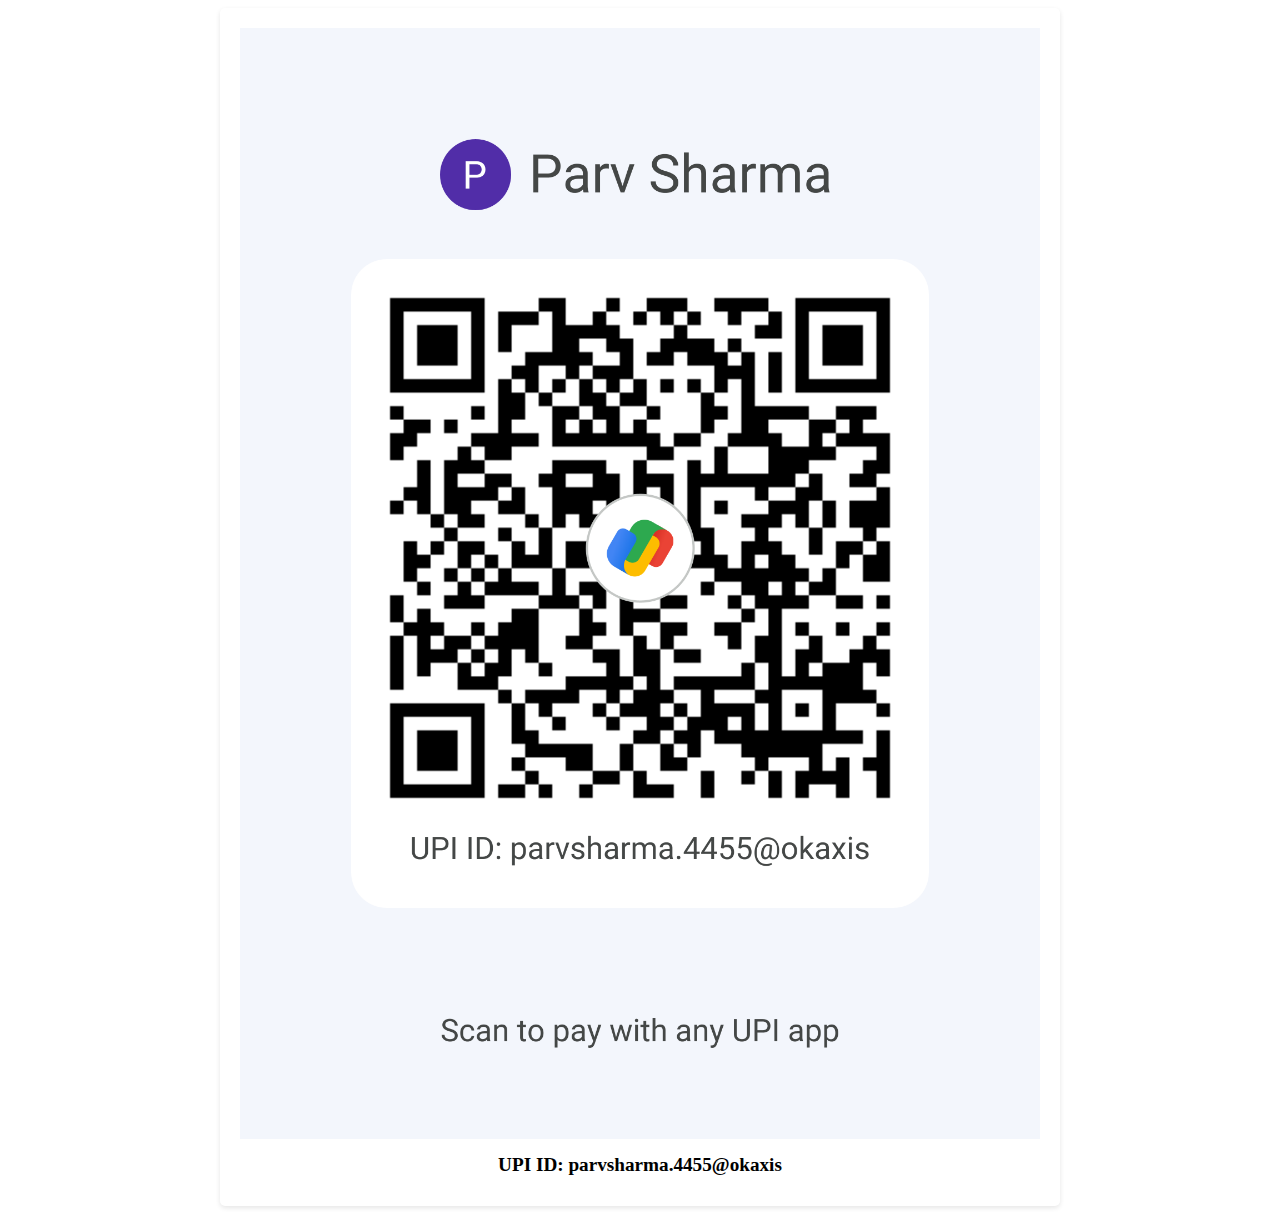
==== donation.html @ cc10cde9 "donate" ====
<!DOCTYPE html>
<html lang="en">
<head>
    <meta charset="UTF-8">
    <meta name="viewport" content="width=device-width, initial-scale=1.0">
    <title>Document</title>
    <style>
    .card-container {
    display: flex;
    justify-content: center;
    align-items: center;
    min-height: 100vh; /* Ensures card fills viewport on small screens */
  }

  .card {
    background-color: #fff;
    border-radius: 5px;
    box-shadow: 0 2px 5px rgba(0, 0, 0, 0.1);
    padding: 20px;
    text-align: center;
    max-width: 800px; /* Adjust as needed for large screens */
  }

  .card img {
    width: 100%; /* Responsive image sizing */
    display: block;
    margin-bottom: 15px;
  }

  h2 {
    margin: 10px 0;
    font-size: 1.2rem;
  }

  p {
    font-size: 0.9rem;
    line-height: 1.5;
  }
    
   
    </style>
</head>
<body>
    <section class="card-container">
        <div class="card">
          <img src="GooglePay_QR.png" alt="Card image description">
          <h2>UPI ID: parvsharma.4455@okaxis</h2>
        </div>
      </section>
       

    
</body>
</html>
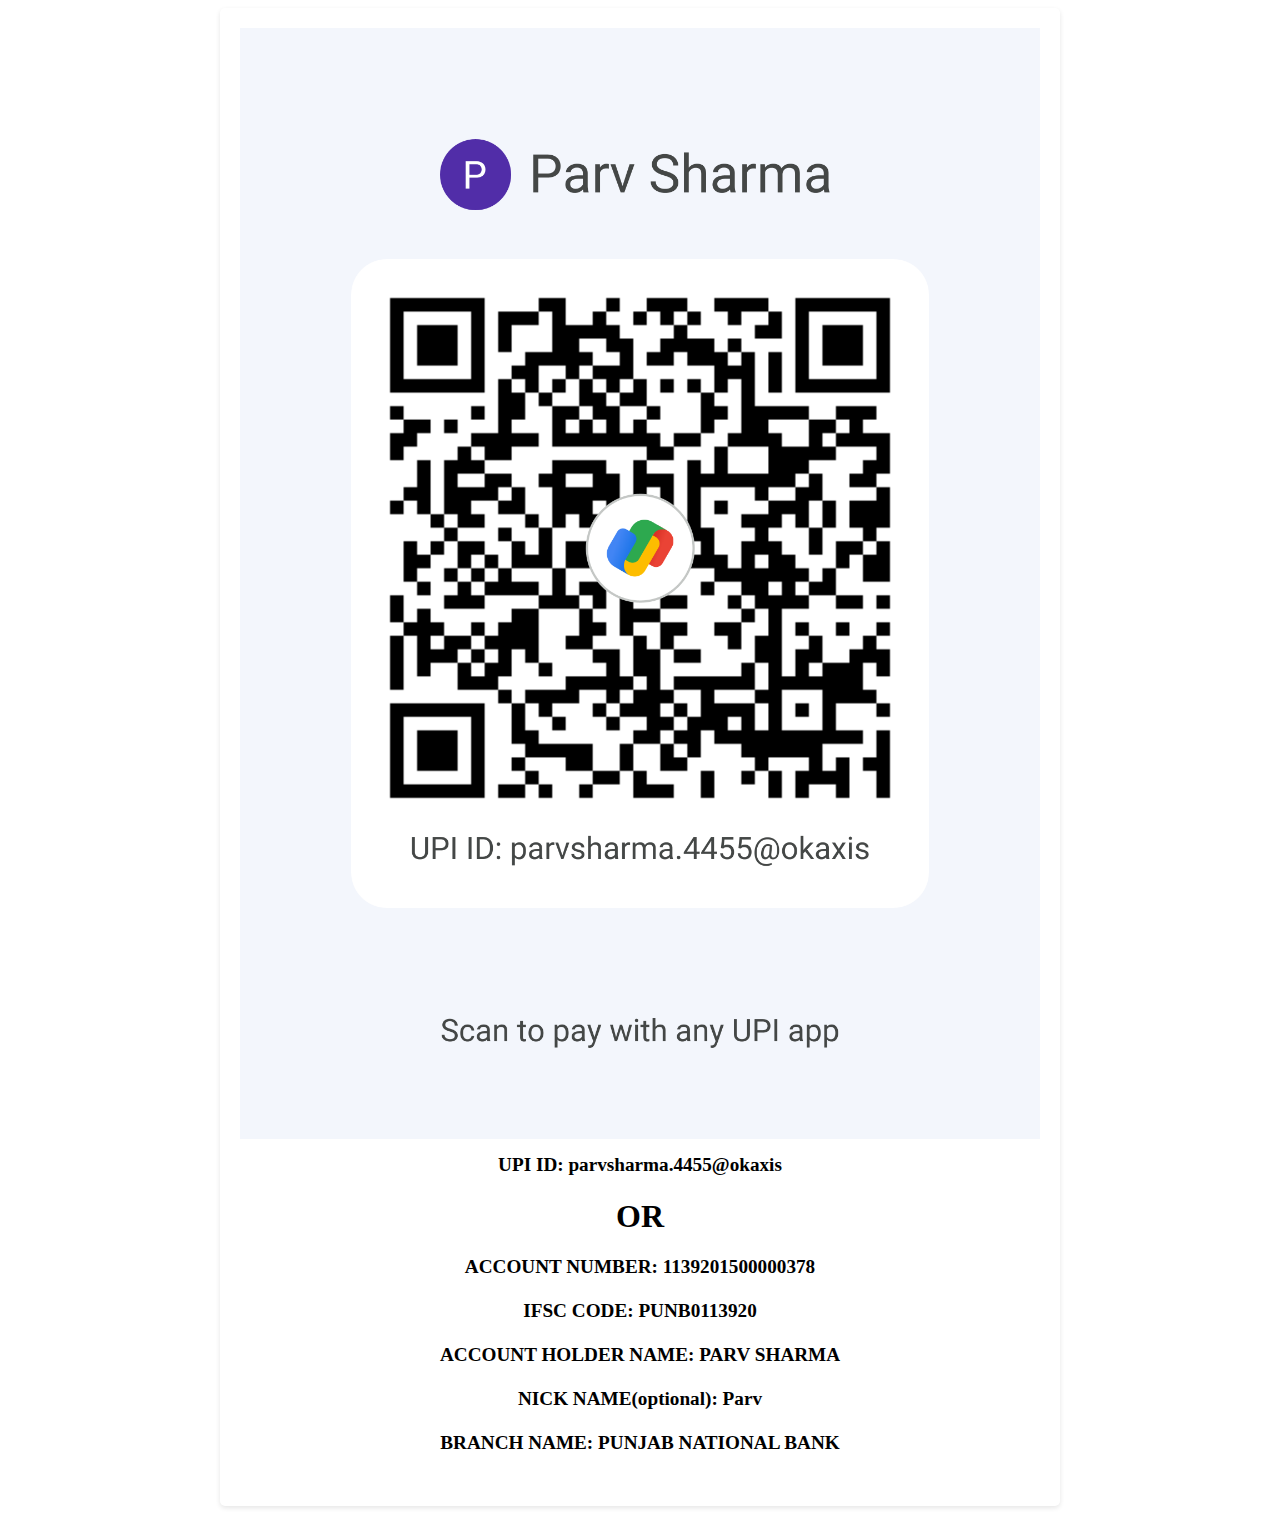
==== commit 613e7bfc: "modified donation.html" ====
--- a/donation.html
+++ b/donation.html
@@ -10,6 +10,7 @@
     justify-content: center;
     align-items: center;
     min-height: 100vh; /* Ensures card fills viewport on small screens */
+    
   }
 
   .card {
@@ -45,6 +46,14 @@
         <div class="card">
           <img src="GooglePay_QR.png" alt="Card image description">
           <h2>UPI ID: parvsharma.4455@okaxis</h2>
+          <h1><b>OR</b></h1>
+          <h2>
+            ACCOUNT NUMBER: 1139201500000378<br><br>
+            IFSC CODE: PUNB0113920<br><br>
+            ACCOUNT HOLDER NAME: PARV SHARMA<br><br>
+            NICK NAME(optional): Parv<br><br>
+            BRANCH NAME: PUNJAB NATIONAL BANK<br><br>
+          </h2>
         </div>
       </section>
        
